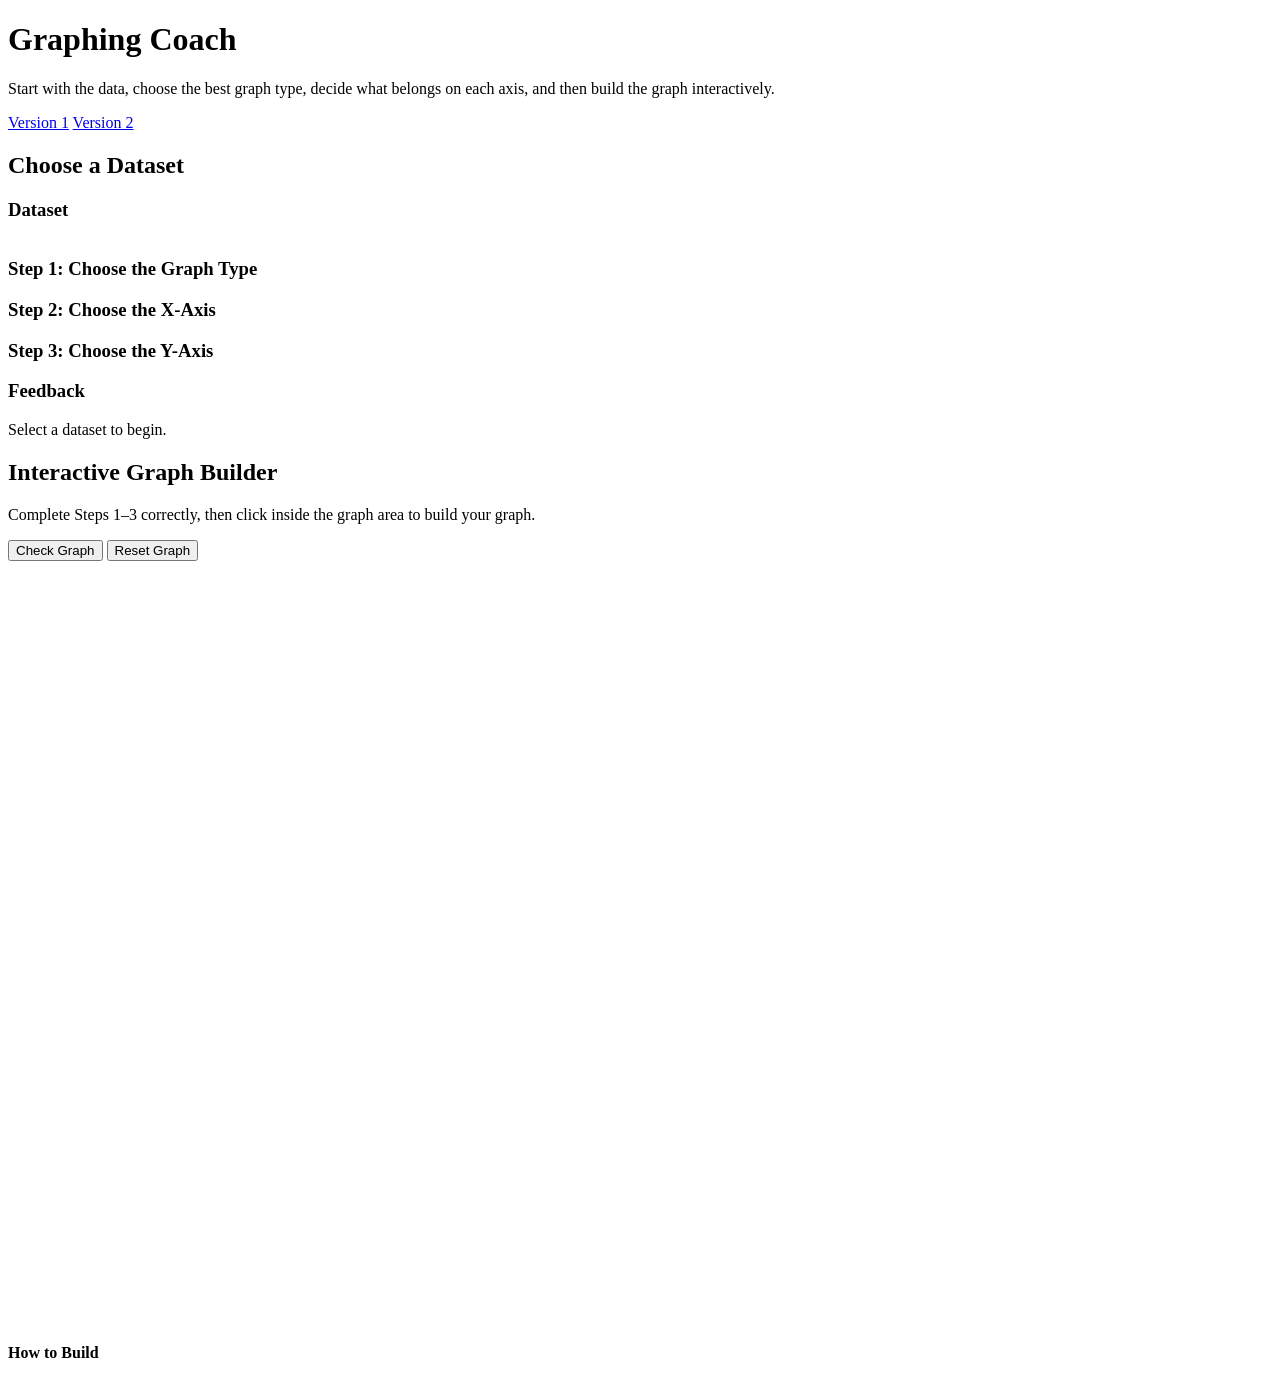
==== index.html @ 13858201 "Create index.html" ====
<!DOCTYPE html>
<html lang="en">
<head>
  <meta charset="UTF-8" />
  <meta name="viewport" content="width=device-width, initial-scale=1.0" />
  <title>Graphing Coach | Version 1</title>
  <link rel="stylesheet" href="style.css" />
</head>
<body>
  <div class="page">
    <header class="hero">
      <h1>Graphing Coach</h1>
      <p>
        Start with the data, choose the best graph type, decide what belongs on each axis,
        and then build the graph interactively.
      </p>
      <nav class="top-nav">
        <a class="nav-btn current" href="index.html">Version 1</a>
        <a class="nav-btn" href="version2.html">Version 2</a>
      </nav>
    </header>

    <main class="layout">
      <section class="panel left-panel">
        <h2>Choose a Dataset</h2>
        <div id="datasetButtons" class="dataset-buttons"></div>

        <div class="card">
          <h3 id="datasetTitle">Dataset</h3>
          <p id="datasetPrompt" class="muted"></p>
          <div class="table-wrap">
            <table id="dataTable"></table>
          </div>
        </div>

        <div class="card">
          <h3>Step 1: Choose the Graph Type</h3>
          <div id="graphTypeChoices" class="choice-group"></div>
        </div>

        <div class="card">
          <h3>Step 2: Choose the X-Axis</h3>
          <div id="xAxisChoices" class="choice-group"></div>
        </div>

        <div class="card">
          <h3>Step 3: Choose the Y-Axis</h3>
          <div id="yAxisChoices" class="choice-group"></div>
        </div>

        <div class="card">
          <h3>Feedback</h3>
          <div id="feedback" class="feedback">Select a dataset to begin.</div>
        </div>
      </section>

      <section class="panel right-panel">
        <div class="card">
          <h2>Interactive Graph Builder</h2>
          <p class="muted" id="graphInstructions">
            Complete Steps 1–3 correctly, then click inside the graph area to build your graph.
          </p>

          <div class="graph-actions">
            <button id="checkGraphBtn" class="action-btn">Check Graph</button>
            <button id="resetGraphBtn" class="action-btn secondary">Reset Graph</button>
          </div>

          <div class="svg-wrap">
            <svg id="graphSvg" viewBox="0 0 700 420" aria-label="Interactive graph area"></svg>
          </div>

          <div class="mini-card">
            <h4>How to Build</h4>
            <ul id="howToList"></ul>
          </div>
        </div>
      </section>
    </main>
  </div>

  <script src="script.js"></script>
</body>
</html>
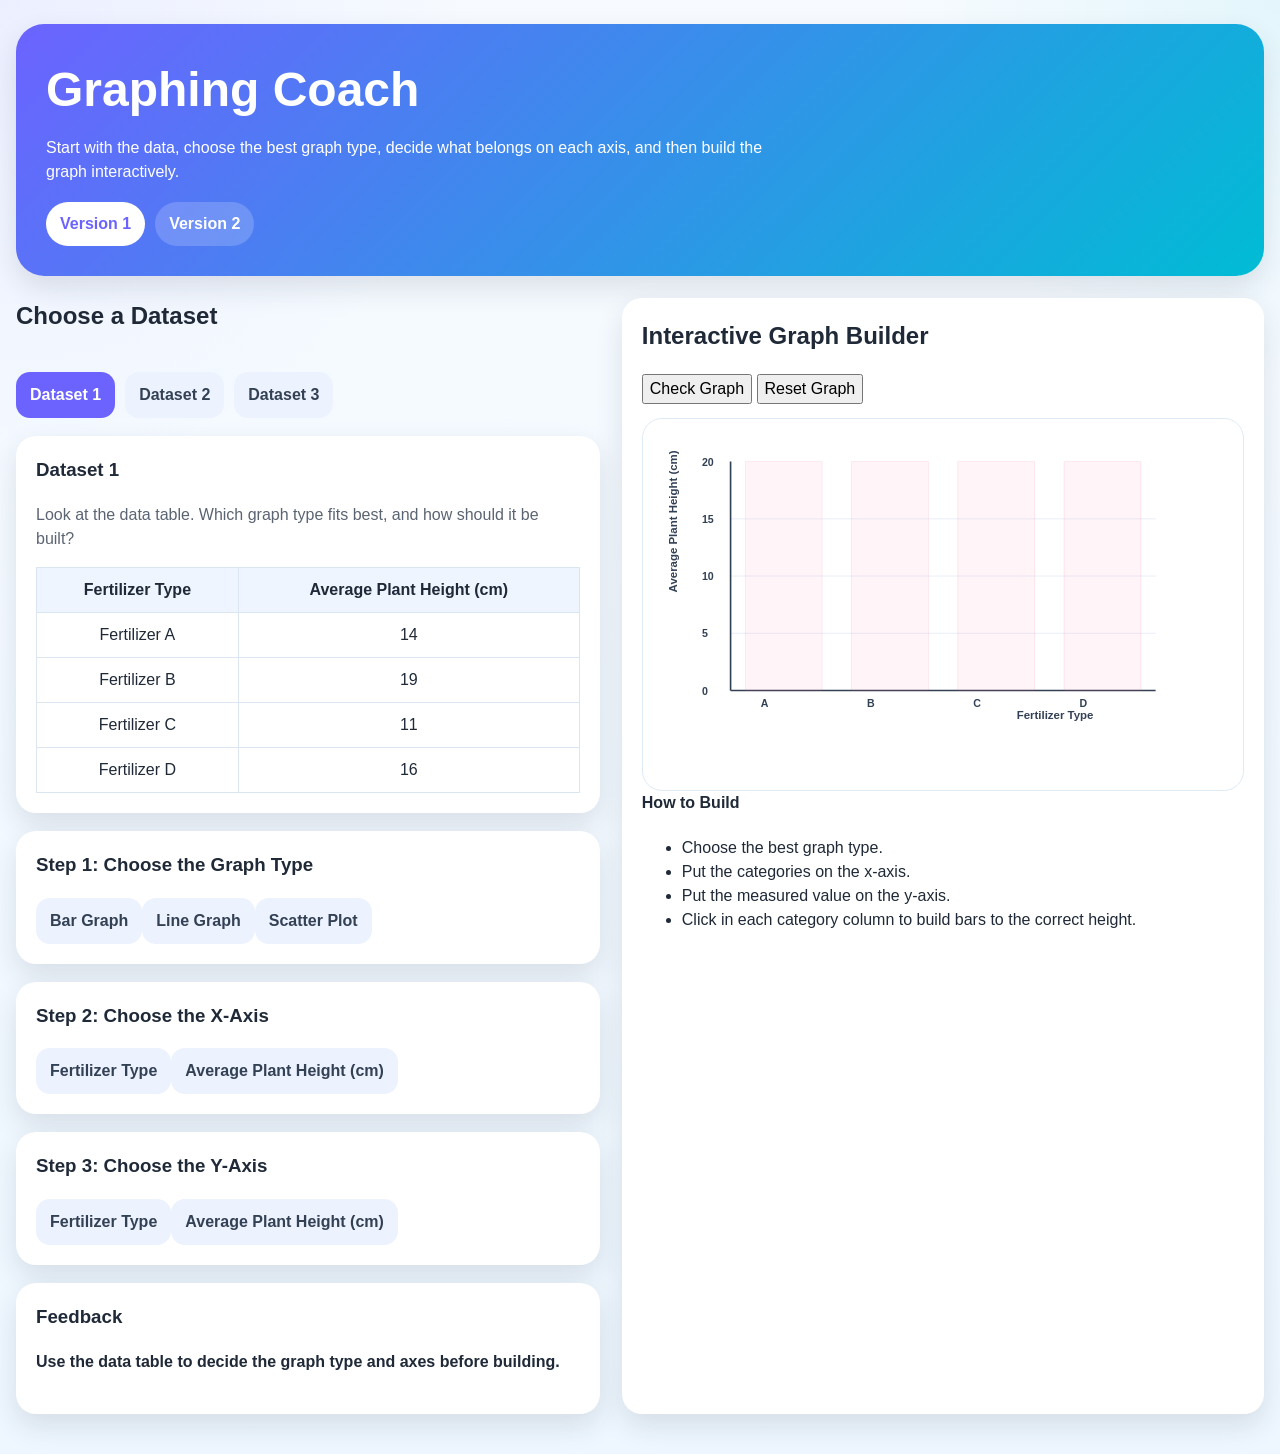
==== commit fd7a3503: "Update index.html" ====
--- a/index.html
+++ b/index.html
@@ -1,84 +1,88 @@
 <!DOCTYPE html>
 <html lang="en">
 <head>
-  <meta charset="UTF-8" />
-  <meta name="viewport" content="width=device-width, initial-scale=1.0" />
-  <title>Graphing Coach | Version 1</title>
-  <link rel="stylesheet" href="style.css" />
+<meta charset="UTF-8">
+<meta name="viewport" content="width=device-width, initial-scale=1.0">
+<title>Graphing Coach</title>
+<link rel="stylesheet" href="style.css">
 </head>
+
 <body>
-  <div class="page">
-    <header class="hero">
-      <h1>Graphing Coach</h1>
-      <p>
-        Start with the data, choose the best graph type, decide what belongs on each axis,
-        and then build the graph interactively.
-      </p>
-      <nav class="top-nav">
-        <a class="nav-btn current" href="index.html">Version 1</a>
-        <a class="nav-btn" href="version2.html">Version 2</a>
-      </nav>
-    </header>
 
-    <main class="layout">
-      <section class="panel left-panel">
-        <h2>Choose a Dataset</h2>
-        <div id="datasetButtons" class="dataset-buttons"></div>
+<div class="page">
 
-        <div class="card">
-          <h3 id="datasetTitle">Dataset</h3>
-          <p id="datasetPrompt" class="muted"></p>
-          <div class="table-wrap">
-            <table id="dataTable"></table>
-          </div>
-        </div>
+<header class="hero">
+<h1>Graphing Coach</h1>
+<p>Start with the data, choose the best graph type, decide what belongs on each axis, and then build the graph interactively.</p>
 
-        <div class="card">
-          <h3>Step 1: Choose the Graph Type</h3>
-          <div id="graphTypeChoices" class="choice-group"></div>
-        </div>
+<nav class="top-nav">
+<a class="nav-btn current" href="index.html">Version 1</a>
+<a class="nav-btn" href="version2.html">Version 2</a>
+</nav>
+</header>
 
-        <div class="card">
-          <h3>Step 2: Choose the X-Axis</h3>
-          <div id="xAxisChoices" class="choice-group"></div>
-        </div>
+<main class="layout">
 
-        <div class="card">
-          <h3>Step 3: Choose the Y-Axis</h3>
-          <div id="yAxisChoices" class="choice-group"></div>
-        </div>
+<section class="panel">
 
-        <div class="card">
-          <h3>Feedback</h3>
-          <div id="feedback" class="feedback">Select a dataset to begin.</div>
-        </div>
-      </section>
+<h2>Choose a Dataset</h2>
+<div id="datasetButtons" class="dataset-buttons"></div>
 
-      <section class="panel right-panel">
-        <div class="card">
-          <h2>Interactive Graph Builder</h2>
-          <p class="muted" id="graphInstructions">
-            Complete Steps 1–3 correctly, then click inside the graph area to build your graph.
-          </p>
+<div class="card">
+<h3 id="datasetTitle"></h3>
+<p id="datasetPrompt" class="muted"></p>
+<table id="dataTable"></table>
+</div>
 
-          <div class="graph-actions">
-            <button id="checkGraphBtn" class="action-btn">Check Graph</button>
-            <button id="resetGraphBtn" class="action-btn secondary">Reset Graph</button>
-          </div>
+<div class="card">
+<h3>Step 1: Choose the Graph Type</h3>
+<div id="graphTypeChoices"></div>
+</div>
 
-          <div class="svg-wrap">
-            <svg id="graphSvg" viewBox="0 0 700 420" aria-label="Interactive graph area"></svg>
-          </div>
+<div class="card">
+<h3>Step 2: Choose the X-Axis</h3>
+<div id="xAxisChoices"></div>
+</div>
 
-          <div class="mini-card">
-            <h4>How to Build</h4>
-            <ul id="howToList"></ul>
-          </div>
-        </div>
-      </section>
-    </main>
-  </div>
+<div class="card">
+<h3>Step 3: Choose the Y-Axis</h3>
+<div id="yAxisChoices"></div>
+</div>
 
-  <script src="script.js"></script>
+<div class="card">
+<h3>Feedback</h3>
+<div id="feedback"></div>
+</div>
+
+</section>
+
+
+<section class="panel">
+
+<div class="card">
+
+<h2>Interactive Graph Builder</h2>
+
+<button id="checkGraphBtn">Check Graph</button>
+<button id="resetGraphBtn">Reset Graph</button>
+
+<div class="svg-wrap">
+<svg id="graphSvg" viewBox="0 0 700 420"></svg>
+</div>
+
+<div>
+<h4>How to Build</h4>
+<ul id="howToList"></ul>
+</div>
+
+</div>
+
+</section>
+
+</main>
+</div>
+
+<script src="script.js"></script>
+
 </body>
 </html>
--- a/style.css
+++ b/style.css
@@ -0,0 +1,216 @@
+:root {
+  --bg: #f5fbff;
+  --panel: #ffffff;
+  --text: #1f2937;
+  --muted: #5b6472;
+  --purple: #6c63ff;
+  --teal: #00bcd4;
+  --pink: #ef476f;
+  --gold: #ffb703;
+  --green: #1f9d55;
+  --red: #d64545;
+  --shadow: 0 12px 28px rgba(31, 41, 55, 0.12);
+  --radius: 20px;
+}
+
+* {
+  box-sizing: border-box;
+}
+
+body {
+  margin: 0;
+  font-family: Arial, Helvetica, sans-serif;
+  background:
+    radial-gradient(circle at top left, rgba(108, 99, 255, 0.08), transparent 25%),
+    radial-gradient(circle at top right, rgba(0, 188, 212, 0.08), transparent 20%),
+    linear-gradient(180deg, #f7fbff 0%, #eef7ff 100%);
+  color: var(--text);
+  line-height: 1.5;
+}
+
+.page {
+  width: min(1280px, calc(100% - 32px));
+  margin: 0 auto;
+  padding: 24px 0 40px;
+}
+
+.hero {
+  background: linear-gradient(135deg, var(--purple), var(--teal));
+  color: white;
+  border-radius: 28px;
+  padding: 30px;
+  box-shadow: var(--shadow);
+}
+
+.hero h1 {
+  margin: 0 0 10px;
+  font-size: clamp(2rem, 4vw, 3rem);
+}
+
+.hero p {
+  margin: 0;
+  max-width: 760px;
+}
+
+.top-nav {
+  margin-top: 18px;
+  display: flex;
+  gap: 10px;
+  flex-wrap: wrap;
+}
+
+.nav-btn {
+  text-decoration: none;
+  background: rgba(255, 255, 255, 0.18);
+  color: white;
+  padding: 10px 14px;
+  border-radius: 999px;
+  font-weight: 700;
+}
+
+.nav-btn.current {
+  background: white;
+  color: var(--purple);
+}
+
+.layout {
+  margin-top: 22px;
+  display: grid;
+  grid-template-columns: 1fr 1.1fr;
+  gap: 22px;
+}
+
+.single-panel {
+  margin-top: 22px;
+}
+
+@media (max-width: 980px) {
+  .layout {
+    grid-template-columns: 1fr;
+  }
+}
+
+.panel {
+  display: grid;
+  gap: 18px;
+}
+
+.card,
+.mini-card {
+  background: var(--panel);
+  border-radius: var(--radius);
+  padding: 20px;
+  box-shadow: var(--shadow);
+}
+
+h2, h3, h4 {
+  margin-top: 0;
+}
+
+.muted {
+  color: var(--muted);
+}
+
+.dataset-buttons,
+.choice-group,
+.graph-actions {
+  display: flex;
+  gap: 10px;
+  flex-wrap: wrap;
+}
+
+button {
+  font: inherit;
+}
+
+.dataset-btn,
+.choice-btn,
+.action-btn {
+  border: none;
+  cursor: pointer;
+  border-radius: 14px;
+  padding: 11px 14px;
+  font-weight: 700;
+  transition: transform 0.15s ease, box-shadow 0.15s ease;
+}
+
+.dataset-btn,
+.choice-btn {
+  background: #edf2ff;
+  color: #334155;
+}
+
+.dataset-btn.active,
+.choice-btn.active {
+  background: var(--purple);
+  color: white;
+}
+
+.action-btn {
+  background: var(--gold);
+  color: #302400;
+}
+
+.action-btn.secondary {
+  background: #e8f4ff;
+  color: #234;
+}
+
+.dataset-btn:hover,
+.choice-btn:hover,
+.action-btn:hover {
+  transform: translateY(-1px);
+}
+
+.table-wrap {
+  overflow-x: auto;
+}
+
+table {
+  width: 100%;
+  border-collapse: collapse;
+  margin-top: 8px;
+}
+
+th, td {
+  border: 1px solid #dbe6f2;
+  padding: 10px 12px;
+  text-align: center;
+}
+
+th {
+  background: #eef5ff;
+}
+
+.feedback {
+  min-height: 44px;
+  font-weight: 700;
+}
+
+.feedback.good {
+  color: var(--green);
+}
+
+.feedback.bad {
+  color: var(--red);
+}
+
+.svg-wrap {
+  background: white;
+  border: 1px solid #deebf7;
+  border-radius: 20px;
+  padding: 14px;
+  margin-top: 14px;
+}
+
+#graphSvg {
+  width: 100%;
+  height: auto;
+  display: block;
+  background: white;
+  border-radius: 12px;
+}
+
+ul {
+  margin-bottom: 0;
+}
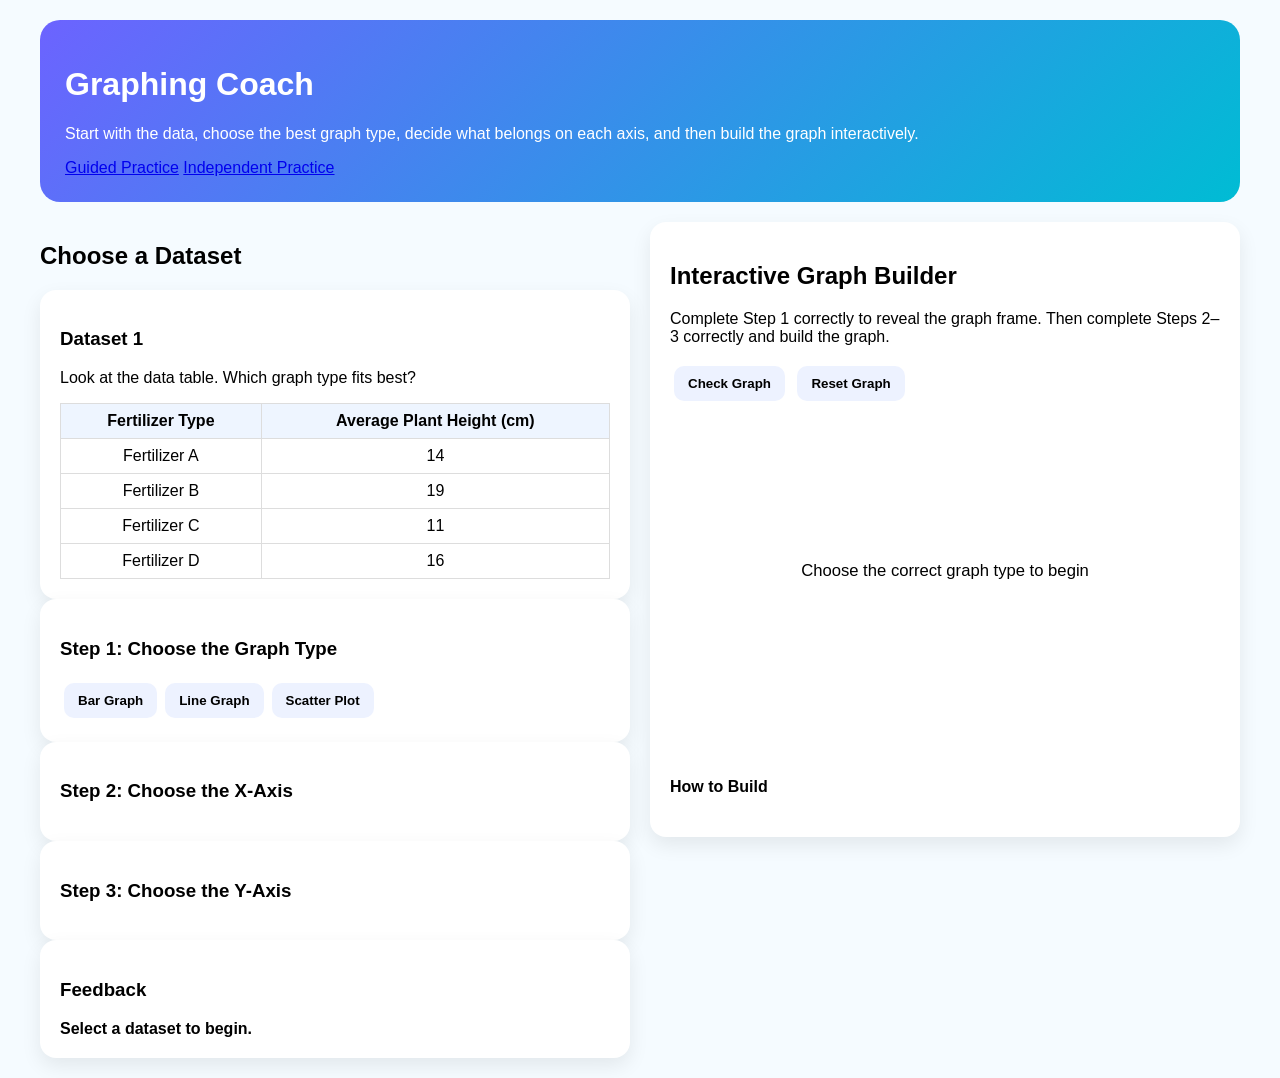
==== commit e4fff70f: "Update index.html" ====
--- a/index.html
+++ b/index.html
@@ -1,88 +1,86 @@
 <!DOCTYPE html>
 <html lang="en">
 <head>
-<meta charset="UTF-8">
-<meta name="viewport" content="width=device-width, initial-scale=1.0">
-<title>Graphing Coach</title>
-<link rel="stylesheet" href="style.css">
+  <meta charset="UTF-8" />
+  <meta name="viewport" content="width=device-width, initial-scale=1.0" />
+  <title>Graphing Coach | Guided Practice</title>
+  <link rel="stylesheet" href="style.css" />
 </head>
+<body>
+  <div class="page">
+    <header class="hero">
+      <h1>Graphing Coach</h1>
+      <p>
+        Start with the data, choose the best graph type, decide what belongs on each axis,
+        and then build the graph interactively.
+      </p>
 
-<body>
+      <nav class="top-nav">
+        <a class="nav-btn current" href="index.html">Guided Practice</a>
+        <a class="nav-btn" href="version2.html">Independent Practice</a>
+      </nav>
+    </header>
 
-<div class="page">
+    <main class="layout">
+      <section class="panel left-panel">
+        <h2>Choose a Dataset</h2>
+        <div id="datasetButtons" class="dataset-buttons"></div>
 
-<header class="hero">
-<h1>Graphing Coach</h1>
-<p>Start with the data, choose the best graph type, decide what belongs on each axis, and then build the graph interactively.</p>
+        <div class="card">
+          <h3 id="datasetTitle">Dataset</h3>
+          <p id="datasetPrompt" class="muted"></p>
+          <div class="table-wrap">
+            <table id="dataTable"></table>
+          </div>
+        </div>
 
-<nav class="top-nav">
-<a class="nav-btn current" href="index.html">Version 1</a>
-<a class="nav-btn" href="version2.html">Version 2</a>
-</nav>
-</header>
+        <div class="card">
+          <h3>Step 1: Choose the Graph Type</h3>
+          <div id="graphTypeChoices" class="choice-group"></div>
+        </div>
 
-<main class="layout">
+        <div class="card">
+          <h3>Step 2: Choose the X-Axis</h3>
+          <div id="xAxisChoices" class="choice-group"></div>
+        </div>
 
-<section class="panel">
+        <div class="card">
+          <h3>Step 3: Choose the Y-Axis</h3>
+          <div id="yAxisChoices" class="choice-group"></div>
+        </div>
 
-<h2>Choose a Dataset</h2>
-<div id="datasetButtons" class="dataset-buttons"></div>
+        <div class="card">
+          <h3>Feedback</h3>
+          <div id="feedback" class="feedback">Select a dataset to begin.</div>
+        </div>
+      </section>
 
-<div class="card">
-<h3 id="datasetTitle"></h3>
-<p id="datasetPrompt" class="muted"></p>
-<table id="dataTable"></table>
-</div>
+      <section class="panel right-panel">
+        <div class="card">
+          <h2>Interactive Graph Builder</h2>
+          <p class="muted" id="graphInstructions">
+            Complete Step 1 correctly to reveal the graph frame. Then complete Steps 2–3 correctly
+            and build the graph.
+          </p>
 
-<div class="card">
-<h3>Step 1: Choose the Graph Type</h3>
-<div id="graphTypeChoices"></div>
-</div>
+          <div class="graph-actions">
+            <button id="checkGraphBtn" class="action-btn">Check Graph</button>
+            <button id="resetGraphBtn" class="action-btn secondary">Reset Graph</button>
+          </div>
 
-<div class="card">
-<h3>Step 2: Choose the X-Axis</h3>
-<div id="xAxisChoices"></div>
-</div>
+          <div class="svg-wrap">
+            <svg id="graphSvg" viewBox="0 0 700 420" aria-label="Interactive graph area"></svg>
+          </div>
 
-<div class="card">
-<h3>Step 3: Choose the Y-Axis</h3>
-<div id="yAxisChoices"></div>
-</div>
+          <div class="mini-card">
+            <h4>How to Build</h4>
+            <ul id="howToList"></ul>
+          </div>
+        </div>
+      </section>
+    </main>
+  </div>
 
-<div class="card">
-<h3>Feedback</h3>
-<div id="feedback"></div>
-</div>
-
-</section>
-
-
-<section class="panel">
-
-<div class="card">
-
-<h2>Interactive Graph Builder</h2>
-
-<button id="checkGraphBtn">Check Graph</button>
-<button id="resetGraphBtn">Reset Graph</button>
-
-<div class="svg-wrap">
-<svg id="graphSvg" viewBox="0 0 700 420"></svg>
-</div>
-
-<div>
-<h4>How to Build</h4>
-<ul id="howToList"></ul>
-</div>
-
-</div>
-
-</section>
-
-</main>
-</div>
-
-<script src="script.js"></script>
-
+  <script src="script.js"></script>
 </body>
 </html>
--- a/style.css
+++ b/style.css
@@ -1,216 +1,77 @@
-:root {
-  --bg: #f5fbff;
-  --panel: #ffffff;
-  --text: #1f2937;
-  --muted: #5b6472;
-  --purple: #6c63ff;
-  --teal: #00bcd4;
-  --pink: #ef476f;
-  --gold: #ffb703;
-  --green: #1f9d55;
-  --red: #d64545;
-  --shadow: 0 12px 28px rgba(31, 41, 55, 0.12);
-  --radius: 20px;
+body{
+font-family:Arial;
+background:#f5fbff;
+margin:0;
 }
 
-* {
-  box-sizing: border-box;
+.page{
+width:1200px;
+margin:auto;
+padding:20px;
 }
 
-body {
-  margin: 0;
-  font-family: Arial, Helvetica, sans-serif;
-  background:
-    radial-gradient(circle at top left, rgba(108, 99, 255, 0.08), transparent 25%),
-    radial-gradient(circle at top right, rgba(0, 188, 212, 0.08), transparent 20%),
-    linear-gradient(180deg, #f7fbff 0%, #eef7ff 100%);
-  color: var(--text);
-  line-height: 1.5;
+.hero{
+background:linear-gradient(135deg,#6c63ff,#00bcd4);
+color:white;
+padding:25px;
+border-radius:20px;
 }
 
-.page {
-  width: min(1280px, calc(100% - 32px));
-  margin: 0 auto;
-  padding: 24px 0 40px;
+.layout{
+display:grid;
+grid-template-columns:1fr 1fr;
+gap:20px;
+margin-top:20px;
 }
 
-.hero {
-  background: linear-gradient(135deg, var(--purple), var(--teal));
-  color: white;
-  border-radius: 28px;
-  padding: 30px;
-  box-shadow: var(--shadow);
+.card{
+background:white;
+padding:20px;
+border-radius:16px;
+box-shadow:0 8px 20px rgba(0,0,0,0.08);
 }
 
-.hero h1 {
-  margin: 0 0 10px;
-  font-size: clamp(2rem, 4vw, 3rem);
+button{
+padding:10px 14px;
+border:none;
+border-radius:10px;
+background:#edf2ff;
+margin:4px;
+cursor:pointer;
+font-weight:bold;
 }
 
-.hero p {
-  margin: 0;
-  max-width: 760px;
+button.active{
+background:#6c63ff;
+color:white;
 }
 
-.top-nav {
-  margin-top: 18px;
-  display: flex;
-  gap: 10px;
-  flex-wrap: wrap;
+.dataset-buttons{
+margin-bottom:10px;
 }
 
-.nav-btn {
-  text-decoration: none;
-  background: rgba(255, 255, 255, 0.18);
-  color: white;
-  padding: 10px 14px;
-  border-radius: 999px;
-  font-weight: 700;
+table{
+width:100%;
+border-collapse:collapse;
 }
 
-.nav-btn.current {
-  background: white;
-  color: var(--purple);
+th,td{
+border:1px solid #ddd;
+padding:8px;
+text-align:center;
 }
 
-.layout {
-  margin-top: 22px;
-  display: grid;
-  grid-template-columns: 1fr 1.1fr;
-  gap: 22px;
+th{
+background:#eef5ff;
 }
 
-.single-panel {
-  margin-top: 22px;
+.svg-wrap{
+background:white;
+padding:10px;
+border-radius:10px;
+margin-top:10px;
 }
 
-@media (max-width: 980px) {
-  .layout {
-    grid-template-columns: 1fr;
-  }
+#feedback{
+font-weight:bold;
 }
-
-.panel {
-  display: grid;
-  gap: 18px;
-}
-
-.card,
-.mini-card {
-  background: var(--panel);
-  border-radius: var(--radius);
-  padding: 20px;
-  box-shadow: var(--shadow);
-}
-
-h2, h3, h4 {
-  margin-top: 0;
-}
-
-.muted {
-  color: var(--muted);
-}
-
-.dataset-buttons,
-.choice-group,
-.graph-actions {
-  display: flex;
-  gap: 10px;
-  flex-wrap: wrap;
-}
-
-button {
-  font: inherit;
-}
-
-.dataset-btn,
-.choice-btn,
-.action-btn {
-  border: none;
-  cursor: pointer;
-  border-radius: 14px;
-  padding: 11px 14px;
-  font-weight: 700;
-  transition: transform 0.15s ease, box-shadow 0.15s ease;
-}
-
-.dataset-btn,
-.choice-btn {
-  background: #edf2ff;
-  color: #334155;
-}
-
-.dataset-btn.active,
-.choice-btn.active {
-  background: var(--purple);
-  color: white;
-}
-
-.action-btn {
-  background: var(--gold);
-  color: #302400;
-}
-
-.action-btn.secondary {
-  background: #e8f4ff;
-  color: #234;
-}
-
-.dataset-btn:hover,
-.choice-btn:hover,
-.action-btn:hover {
-  transform: translateY(-1px);
-}
-
-.table-wrap {
-  overflow-x: auto;
-}
-
-table {
-  width: 100%;
-  border-collapse: collapse;
-  margin-top: 8px;
-}
-
-th, td {
-  border: 1px solid #dbe6f2;
-  padding: 10px 12px;
-  text-align: center;
-}
-
-th {
-  background: #eef5ff;
-}
-
-.feedback {
-  min-height: 44px;
-  font-weight: 700;
-}
-
-.feedback.good {
-  color: var(--green);
-}
-
-.feedback.bad {
-  color: var(--red);
-}
-
-.svg-wrap {
-  background: white;
-  border: 1px solid #deebf7;
-  border-radius: 20px;
-  padding: 14px;
-  margin-top: 14px;
-}
-
-#graphSvg {
-  width: 100%;
-  height: auto;
-  display: block;
-  background: white;
-  border-radius: 12px;
-}
-
-ul {
-  margin-bottom: 0;
-}
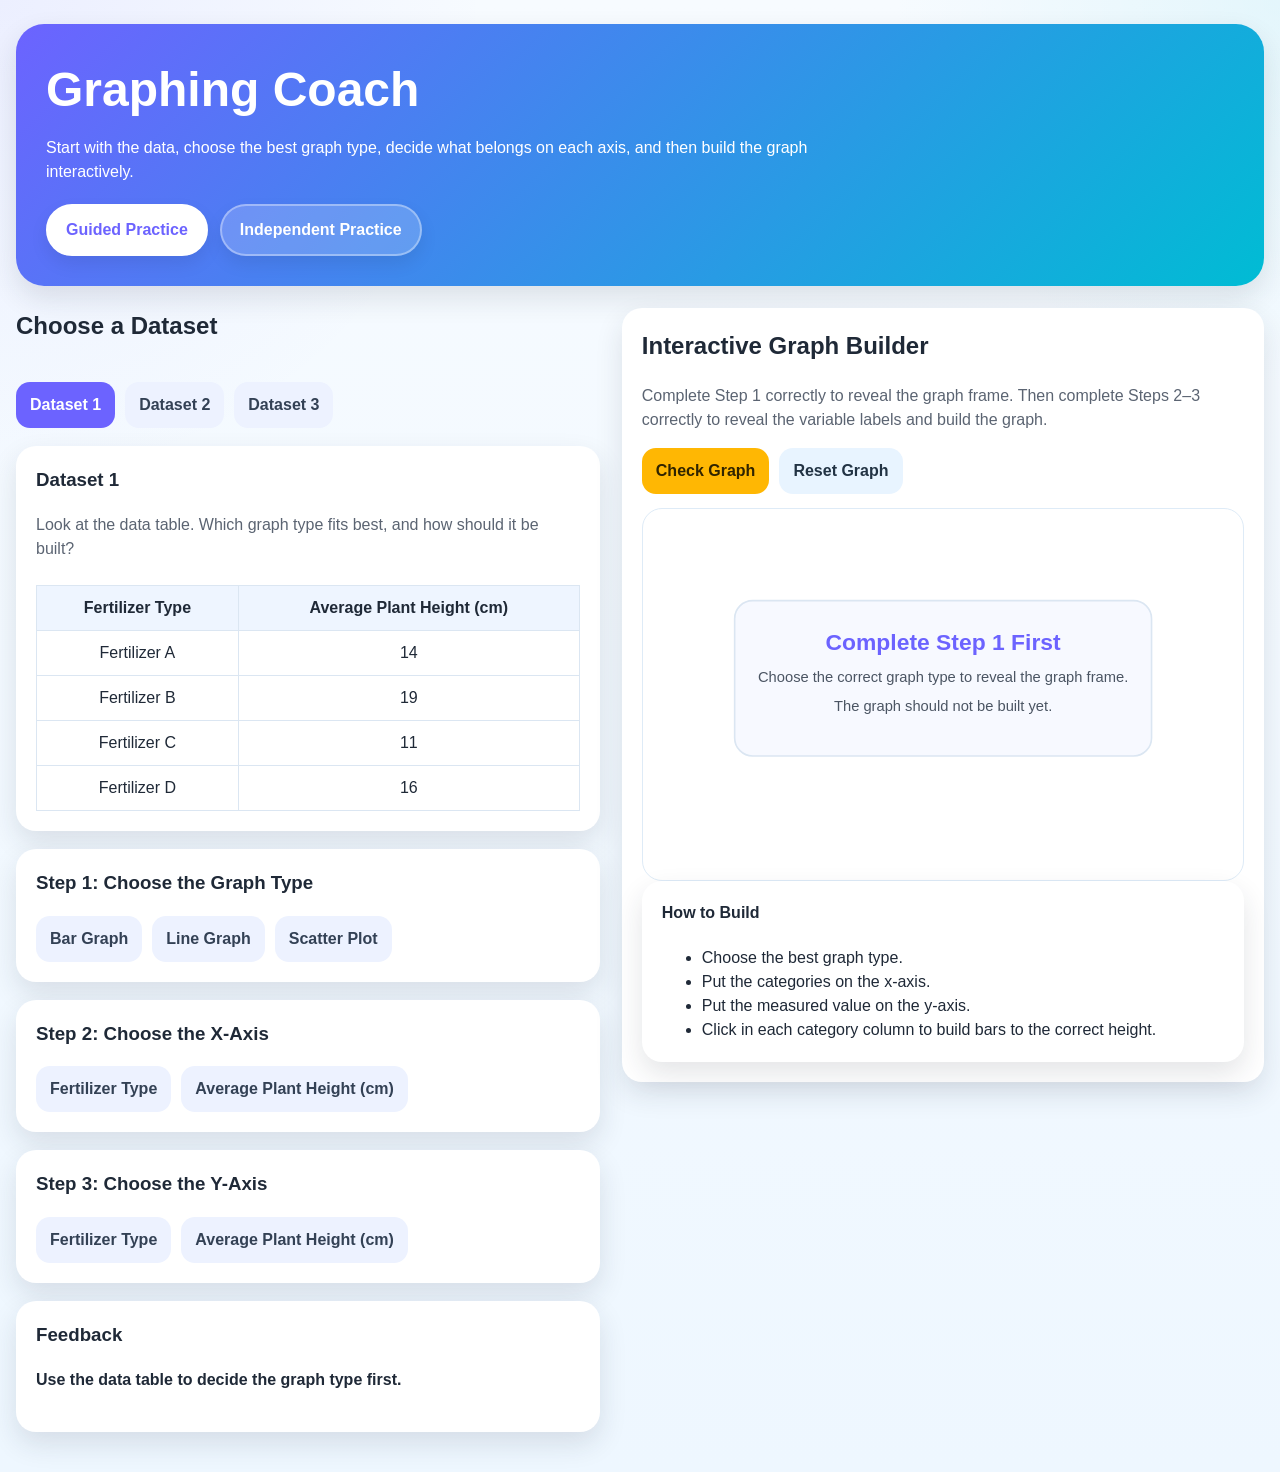
==== commit 4a1a0950: "Update index.html" ====
--- a/index.html
+++ b/index.html
@@ -60,7 +60,7 @@
           <h2>Interactive Graph Builder</h2>
           <p class="muted" id="graphInstructions">
             Complete Step 1 correctly to reveal the graph frame. Then complete Steps 2–3 correctly
-            and build the graph.
+            to reveal the variable labels and build the graph.
           </p>
 
           <div class="graph-actions">
--- a/style.css
+++ b/style.css
@@ -1,77 +1,225 @@
-body{
-font-family:Arial;
-background:#f5fbff;
-margin:0;
-}
-
-.page{
-width:1200px;
-margin:auto;
-padding:20px;
-}
-
-.hero{
-background:linear-gradient(135deg,#6c63ff,#00bcd4);
-color:white;
-padding:25px;
-border-radius:20px;
-}
-
-.layout{
-display:grid;
-grid-template-columns:1fr 1fr;
-gap:20px;
-margin-top:20px;
-}
-
-.card{
-background:white;
-padding:20px;
-border-radius:16px;
-box-shadow:0 8px 20px rgba(0,0,0,0.08);
-}
-
-button{
-padding:10px 14px;
-border:none;
-border-radius:10px;
-background:#edf2ff;
-margin:4px;
-cursor:pointer;
-font-weight:bold;
-}
-
-button.active{
-background:#6c63ff;
-color:white;
-}
-
-.dataset-buttons{
-margin-bottom:10px;
-}
-
-table{
-width:100%;
-border-collapse:collapse;
-}
-
-th,td{
-border:1px solid #ddd;
-padding:8px;
-text-align:center;
-}
-
-th{
-background:#eef5ff;
-}
-
-.svg-wrap{
-background:white;
-padding:10px;
-border-radius:10px;
-margin-top:10px;
-}
-
-#feedback{
-font-weight:bold;
-}
+:root {
+  --bg: #f5fbff;
+  --panel: #ffffff;
+  --text: #1f2937;
+  --muted: #5b6472;
+  --purple: #6c63ff;
+  --teal: #00bcd4;
+  --pink: #ef476f;
+  --gold: #ffb703;
+  --green: #1f9d55;
+  --red: #d64545;
+  --shadow: 0 12px 28px rgba(31, 41, 55, 0.12);
+  --radius: 20px;
+}
+
+* {
+  box-sizing: border-box;
+}
+
+body {
+  margin: 0;
+  font-family: Arial, Helvetica, sans-serif;
+  background:
+    radial-gradient(circle at top left, rgba(108, 99, 255, 0.08), transparent 25%),
+    radial-gradient(circle at top right, rgba(0, 188, 212, 0.08), transparent 20%),
+    linear-gradient(180deg, #f7fbff 0%, #eef7ff 100%);
+  color: var(--text);
+  line-height: 1.5;
+}
+
+.page {
+  width: min(1280px, calc(100% - 32px));
+  margin: 0 auto;
+  padding: 24px 0 40px;
+}
+
+.hero {
+  background: linear-gradient(135deg, var(--purple), var(--teal));
+  color: white;
+  border-radius: 28px;
+  padding: 30px;
+  box-shadow: var(--shadow);
+}
+
+.hero h1 {
+  margin: 0 0 10px;
+  font-size: clamp(2rem, 4vw, 3rem);
+}
+
+.hero p {
+  margin: 0;
+  max-width: 780px;
+}
+
+.top-nav {
+  margin-top: 20px;
+  display: flex;
+  gap: 12px;
+  flex-wrap: wrap;
+}
+
+.nav-btn {
+  text-decoration: none;
+  background: rgba(255, 255, 255, 0.18);
+  color: white;
+  padding: 12px 18px;
+  border-radius: 999px;
+  font-weight: 800;
+  border: 2px solid rgba(255, 255, 255, 0.35);
+  box-shadow: 0 8px 18px rgba(0, 0, 0, 0.08);
+}
+
+.nav-btn.current {
+  background: white;
+  color: var(--purple);
+  border-color: white;
+}
+
+.layout {
+  margin-top: 22px;
+  display: grid;
+  grid-template-columns: 1fr 1.1fr;
+  gap: 22px;
+}
+
+.single-panel {
+  margin-top: 22px;
+}
+
+@media (max-width: 980px) {
+  .layout {
+    grid-template-columns: 1fr;
+  }
+
+  .page {
+    width: min(100%, calc(100% - 24px));
+  }
+}
+
+.panel {
+  display: grid;
+  gap: 18px;
+  align-content: start;
+}
+
+.card,
+.mini-card {
+  background: var(--panel);
+  border-radius: var(--radius);
+  padding: 20px;
+  box-shadow: var(--shadow);
+}
+
+h2, h3, h4 {
+  margin-top: 0;
+}
+
+.muted {
+  color: var(--muted);
+}
+
+.dataset-buttons,
+.choice-group,
+.graph-actions {
+  display: flex;
+  gap: 10px;
+  flex-wrap: wrap;
+}
+
+button {
+  font: inherit;
+}
+
+.dataset-btn,
+.choice-btn,
+.action-btn {
+  border: none;
+  cursor: pointer;
+  border-radius: 14px;
+  padding: 11px 14px;
+  font-weight: 700;
+  transition: transform 0.15s ease, box-shadow 0.15s ease;
+}
+
+.dataset-btn,
+.choice-btn {
+  background: #edf2ff;
+  color: #334155;
+}
+
+.dataset-btn.active,
+.choice-btn.active {
+  background: var(--purple);
+  color: white;
+}
+
+.action-btn {
+  background: var(--gold);
+  color: #302400;
+}
+
+.action-btn.secondary {
+  background: #e8f4ff;
+  color: #234;
+}
+
+.dataset-btn:hover,
+.choice-btn:hover,
+.action-btn:hover,
+.nav-btn:hover {
+  transform: translateY(-1px);
+}
+
+.table-wrap {
+  overflow-x: auto;
+}
+
+table {
+  width: 100%;
+  border-collapse: collapse;
+  margin-top: 8px;
+}
+
+th, td {
+  border: 1px solid #dbe6f2;
+  padding: 10px 12px;
+  text-align: center;
+}
+
+th {
+  background: #eef5ff;
+}
+
+.feedback {
+  min-height: 44px;
+  font-weight: 700;
+}
+
+.feedback.good {
+  color: var(--green);
+}
+
+.feedback.bad {
+  color: var(--red);
+}
+
+.svg-wrap {
+  background: white;
+  border: 1px solid #deebf7;
+  border-radius: 20px;
+  padding: 14px;
+  margin-top: 14px;
+}
+
+#graphSvg {
+  width: 100%;
+  height: auto;
+  display: block;
+  background: white;
+  border-radius: 12px;
+}
+
+ul {
+  margin-bottom: 0;
+}
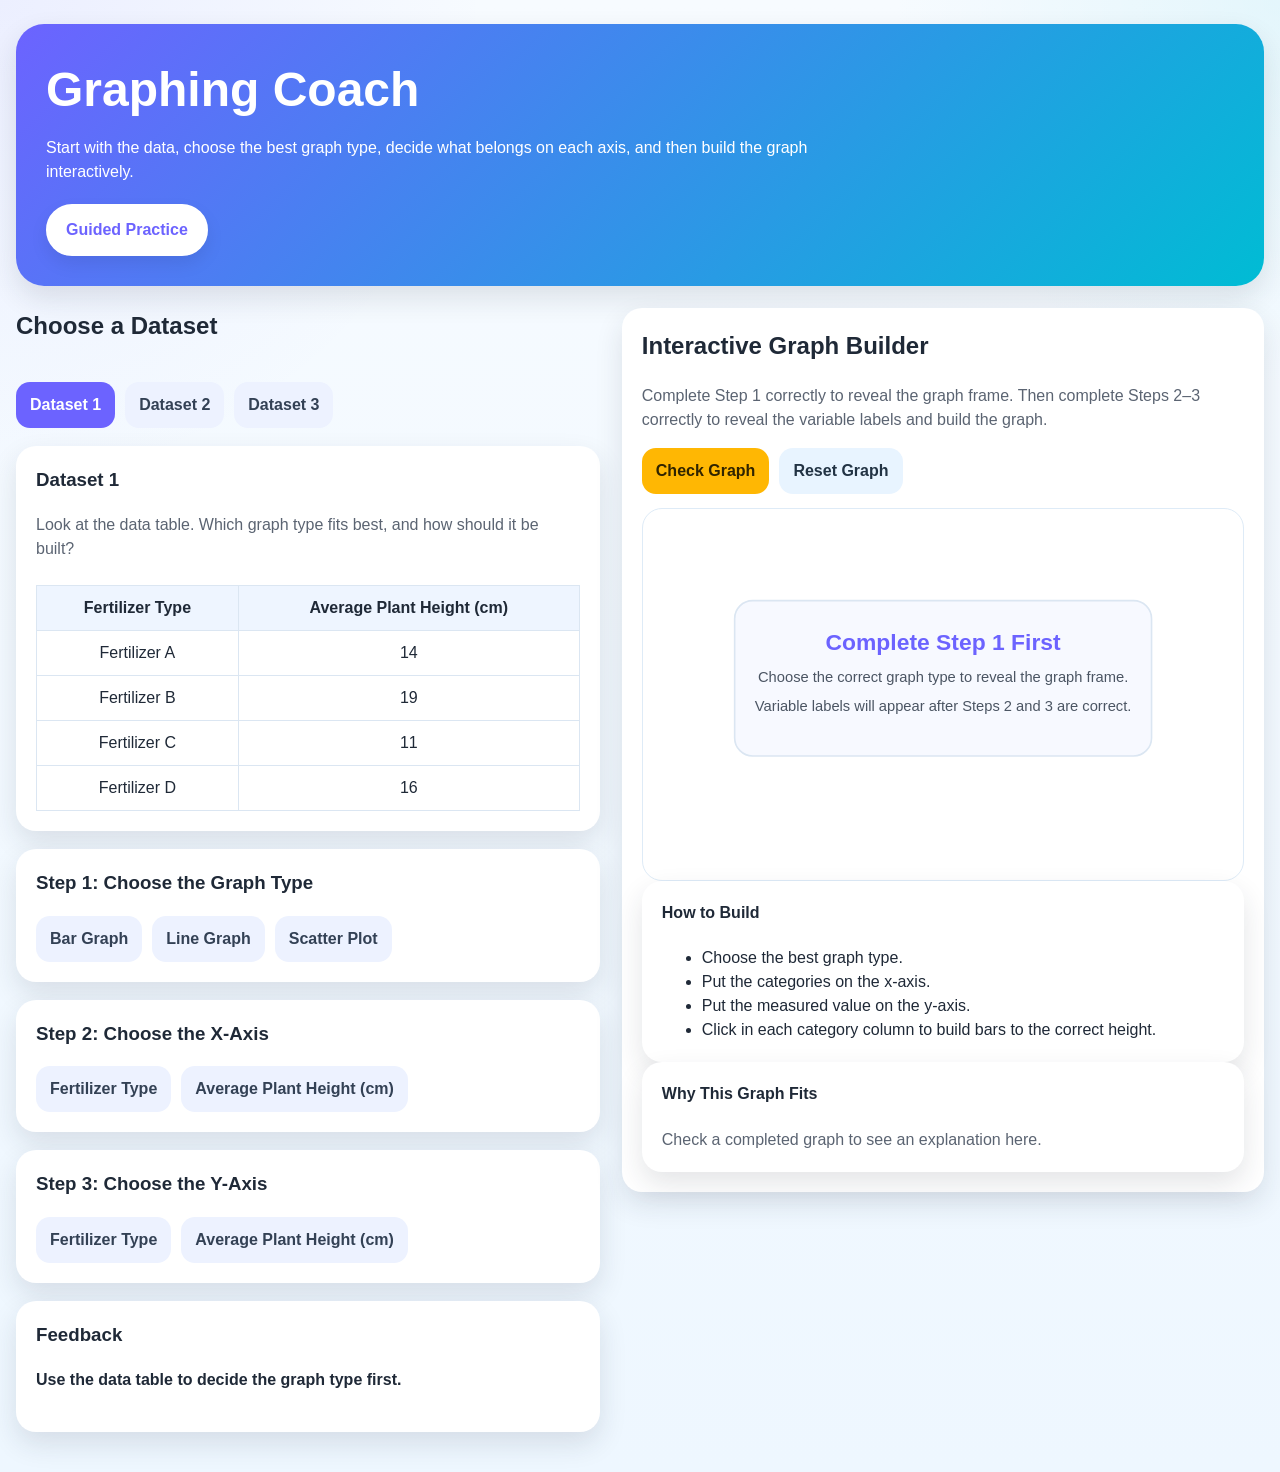
==== commit 00a491d9: "Update index.html" ====
--- a/index.html
+++ b/index.html
@@ -17,7 +17,6 @@
 
       <nav class="top-nav">
         <a class="nav-btn current" href="index.html">Guided Practice</a>
-        <a class="nav-btn" href="version2.html">Independent Practice</a>
       </nav>
     </header>
 
@@ -76,6 +75,13 @@
             <h4>How to Build</h4>
             <ul id="howToList"></ul>
           </div>
+
+          <div class="mini-card" id="explanationCard">
+            <h4>Why This Graph Fits</h4>
+            <div id="explanationText" class="muted">
+              Check a completed graph to see an explanation here.
+            </div>
+          </div>
         </div>
       </section>
     </main>
--- a/style.css
+++ b/style.css
@@ -121,7 +121,8 @@
 
 .dataset-buttons,
 .choice-group,
-.graph-actions {
+.graph-actions,
+.practice-grid {
   display: flex;
   gap: 10px;
   flex-wrap: wrap;
@@ -133,7 +134,8 @@
 
 .dataset-btn,
 .choice-btn,
-.action-btn {
+.action-btn,
+.practice-pill {
   border: none;
   cursor: pointer;
   border-radius: 14px;
@@ -143,7 +145,8 @@
 }
 
 .dataset-btn,
-.choice-btn {
+.choice-btn,
+.practice-pill {
   background: #edf2ff;
   color: #334155;
 }
@@ -167,7 +170,8 @@
 .dataset-btn:hover,
 .choice-btn:hover,
 .action-btn:hover,
-.nav-btn:hover {
+.nav-btn:hover,
+.practice-pill:hover {
   transform: translateY(-1px);
 }
 
@@ -223,3 +227,16 @@
 ul {
   margin-bottom: 0;
 }
+
+.practice-columns {
+  display: grid;
+  grid-template-columns: repeat(3, 1fr);
+  gap: 18px;
+  margin-top: 14px;
+}
+
+@media (max-width: 980px) {
+  .practice-columns {
+    grid-template-columns: 1fr;
+  }
+}
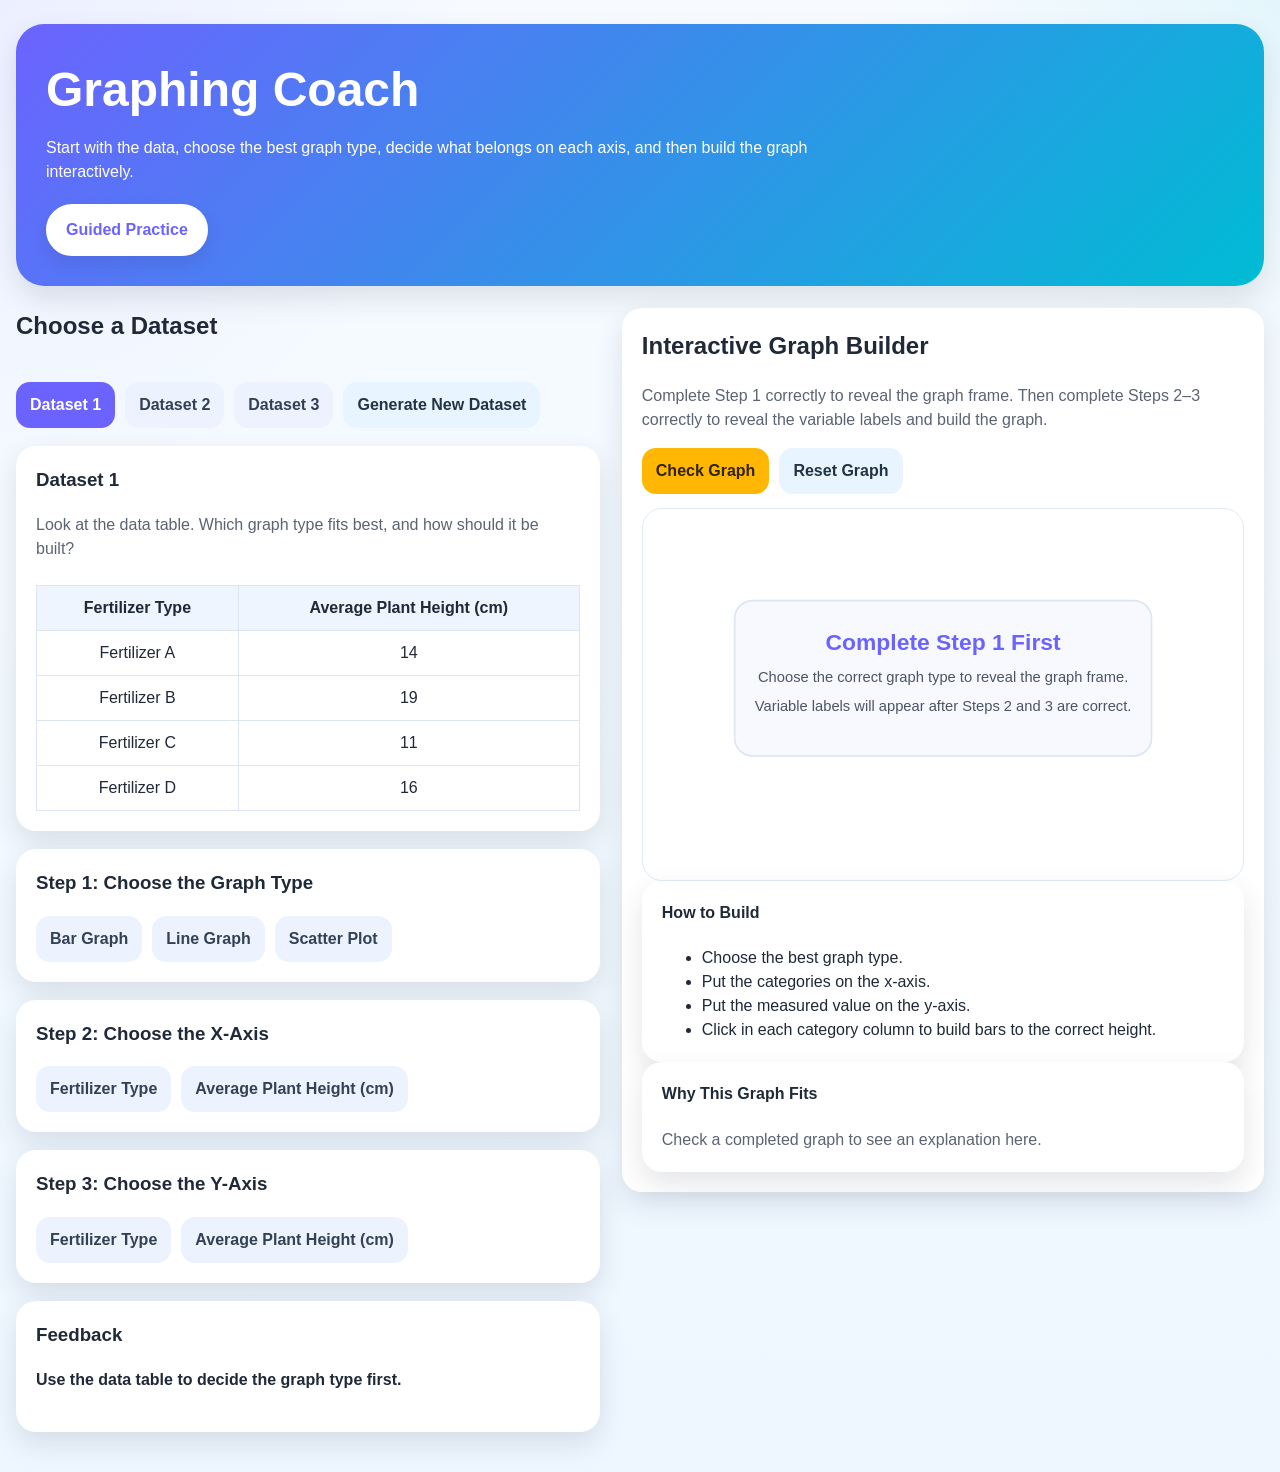
==== commit 1936f98f: "Update index.html" ====
--- a/index.html
+++ b/index.html
@@ -23,7 +23,13 @@
     <main class="layout">
       <section class="panel left-panel">
         <h2>Choose a Dataset</h2>
-        <div id="datasetButtons" class="dataset-buttons"></div>
+
+        <div class="dataset-buttons" id="datasetControls">
+          <div id="datasetButtons" class="dataset-buttons"></div>
+          <button id="generateDatasetBtn" class="action-btn secondary" type="button">
+            Generate New Dataset
+          </button>
+        </div>
 
         <div class="card">
           <h3 id="datasetTitle">Dataset</h3>
@@ -63,8 +69,8 @@
           </p>
 
           <div class="graph-actions">
-            <button id="checkGraphBtn" class="action-btn">Check Graph</button>
-            <button id="resetGraphBtn" class="action-btn secondary">Reset Graph</button>
+            <button id="checkGraphBtn" class="action-btn" type="button">Check Graph</button>
+            <button id="resetGraphBtn" class="action-btn secondary" type="button">Reset Graph</button>
           </div>
 
           <div class="svg-wrap">
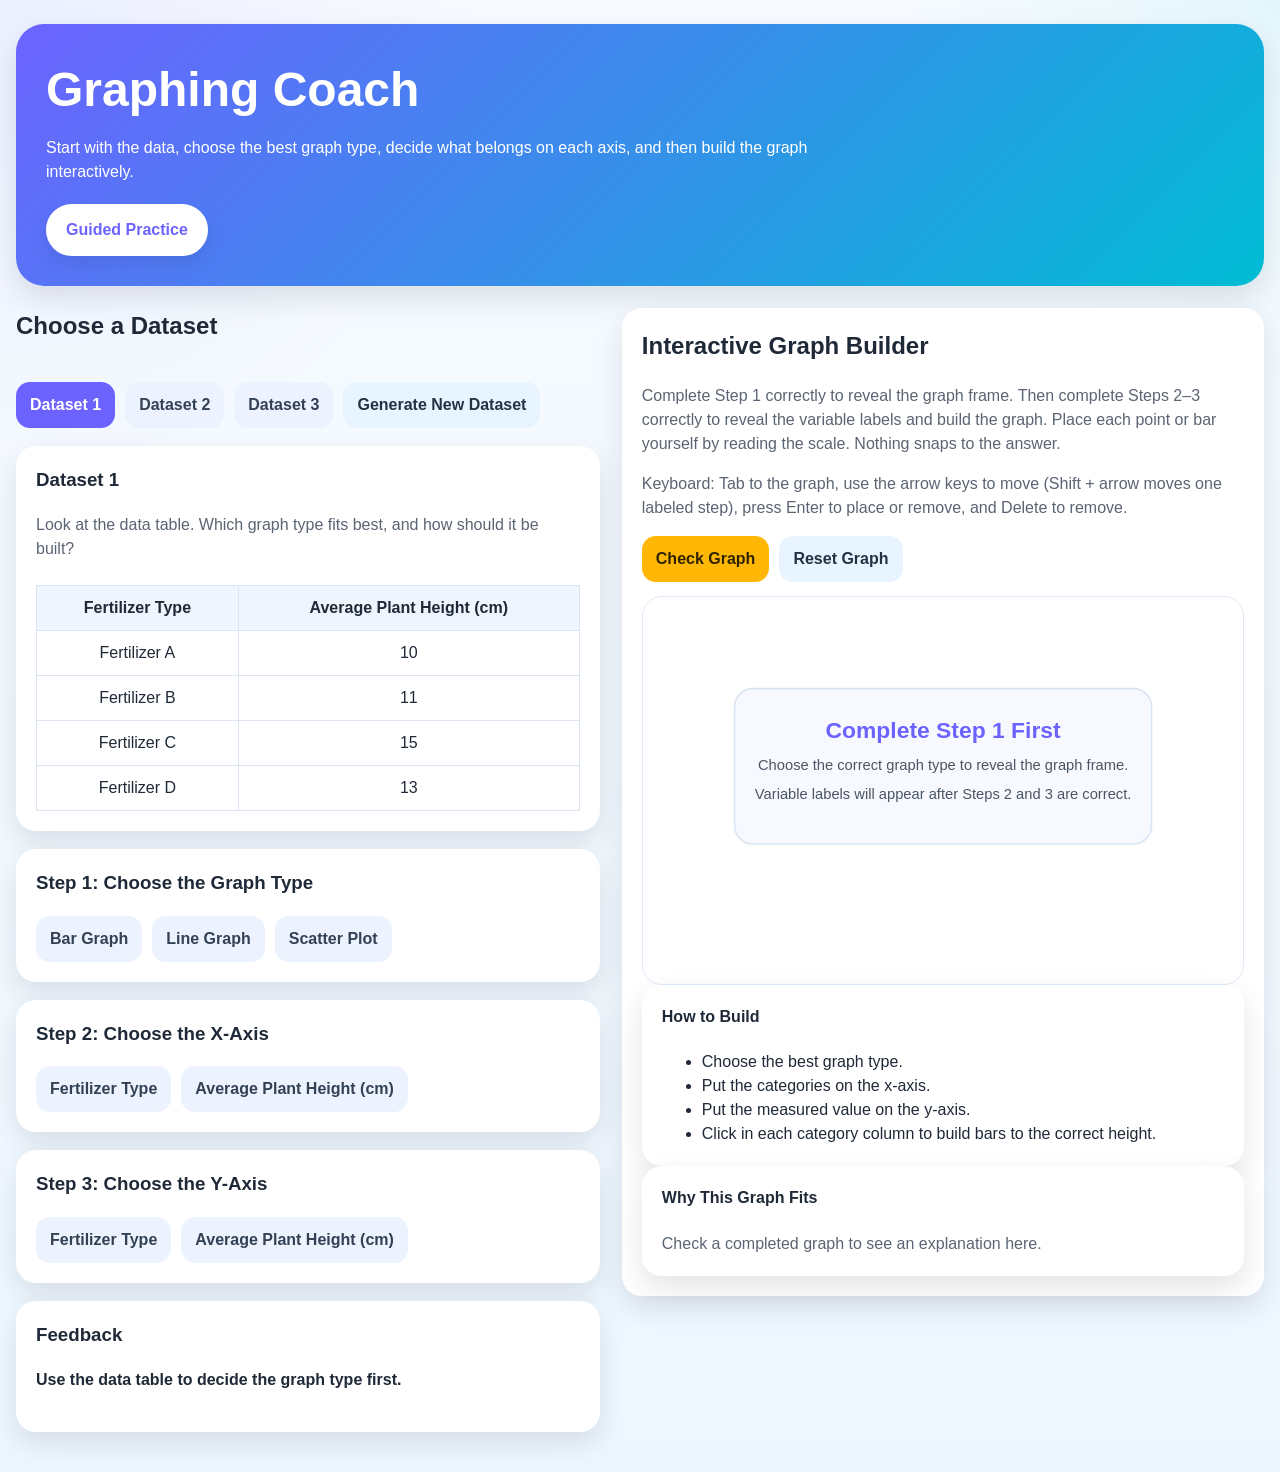
==== commit a4159bb0: "Improve accessibility in index.html Enhanced accessibility features for feedback and graph elements." ====
--- a/index.html
+++ b/index.html
@@ -56,7 +56,7 @@
 
         <div class="card">
           <h3>Feedback</h3>
-          <div id="feedback" class="feedback">Select a dataset to begin.</div>
+          <div id="feedback" class="feedback" role="status" aria-live="polite">Select a dataset to begin.</div>
         </div>
       </section>
 
@@ -65,7 +65,12 @@
           <h2>Interactive Graph Builder</h2>
           <p class="muted" id="graphInstructions">
             Complete Step 1 correctly to reveal the graph frame. Then complete Steps 2–3 correctly
-            to reveal the variable labels and build the graph.
+            to reveal the variable labels and build the graph. Place each point or bar yourself by
+            reading the scale. Nothing snaps to the answer.
+          </p>
+          <p class="muted keyboard-tip">
+            Keyboard: Tab to the graph, use the arrow keys to move (Shift + arrow moves one labeled step),
+            press Enter to place or remove, and Delete to remove.
           </p>
 
           <div class="graph-actions">
@@ -74,7 +79,25 @@
           </div>
 
           <div class="svg-wrap">
-            <svg id="graphSvg" viewBox="0 0 700 420" aria-label="Interactive graph area"></svg>
+            <svg id="graphSvg" viewBox="0 0 700 420" tabindex="0" role="application"
+              aria-label="Interactive graph area. Use the arrow keys to move the cursor and Enter to place or remove."
+              aria-describedby="graphInstructions"></svg>
+            <p id="graphStatus" class="sr-only" aria-live="polite"></p>
+          </div>
+
+          <div class="mini-card challenge-card" id="challengeCard" hidden>
+            <h4>Interpret Your Graph</h4>
+            <p class="muted challenge-progress" id="challengeProgress">Question 1 of 2</p>
+            <p class="challenge-prompt" id="challengePrompt" tabindex="-1"></p>
+            <div id="challengeChoices" class="choice-group"></div>
+            <form id="challengeNumeric" class="numeric-answer" hidden>
+              <label for="challengeInput" class="sr-only">Your answer</label>
+              <input id="challengeInput" type="text" inputmode="decimal" autocomplete="off" />
+              <span id="challengeUnit" class="muted"></span>
+              <button id="challengeSubmit" class="action-btn" type="submit">Check Answer</button>
+            </form>
+            <div id="challengeFeedback" class="feedback" role="status" aria-live="polite"></div>
+            <button id="challengeNextBtn" class="action-btn secondary" type="button" hidden>Next Question</button>
           </div>
 
           <div class="mini-card">
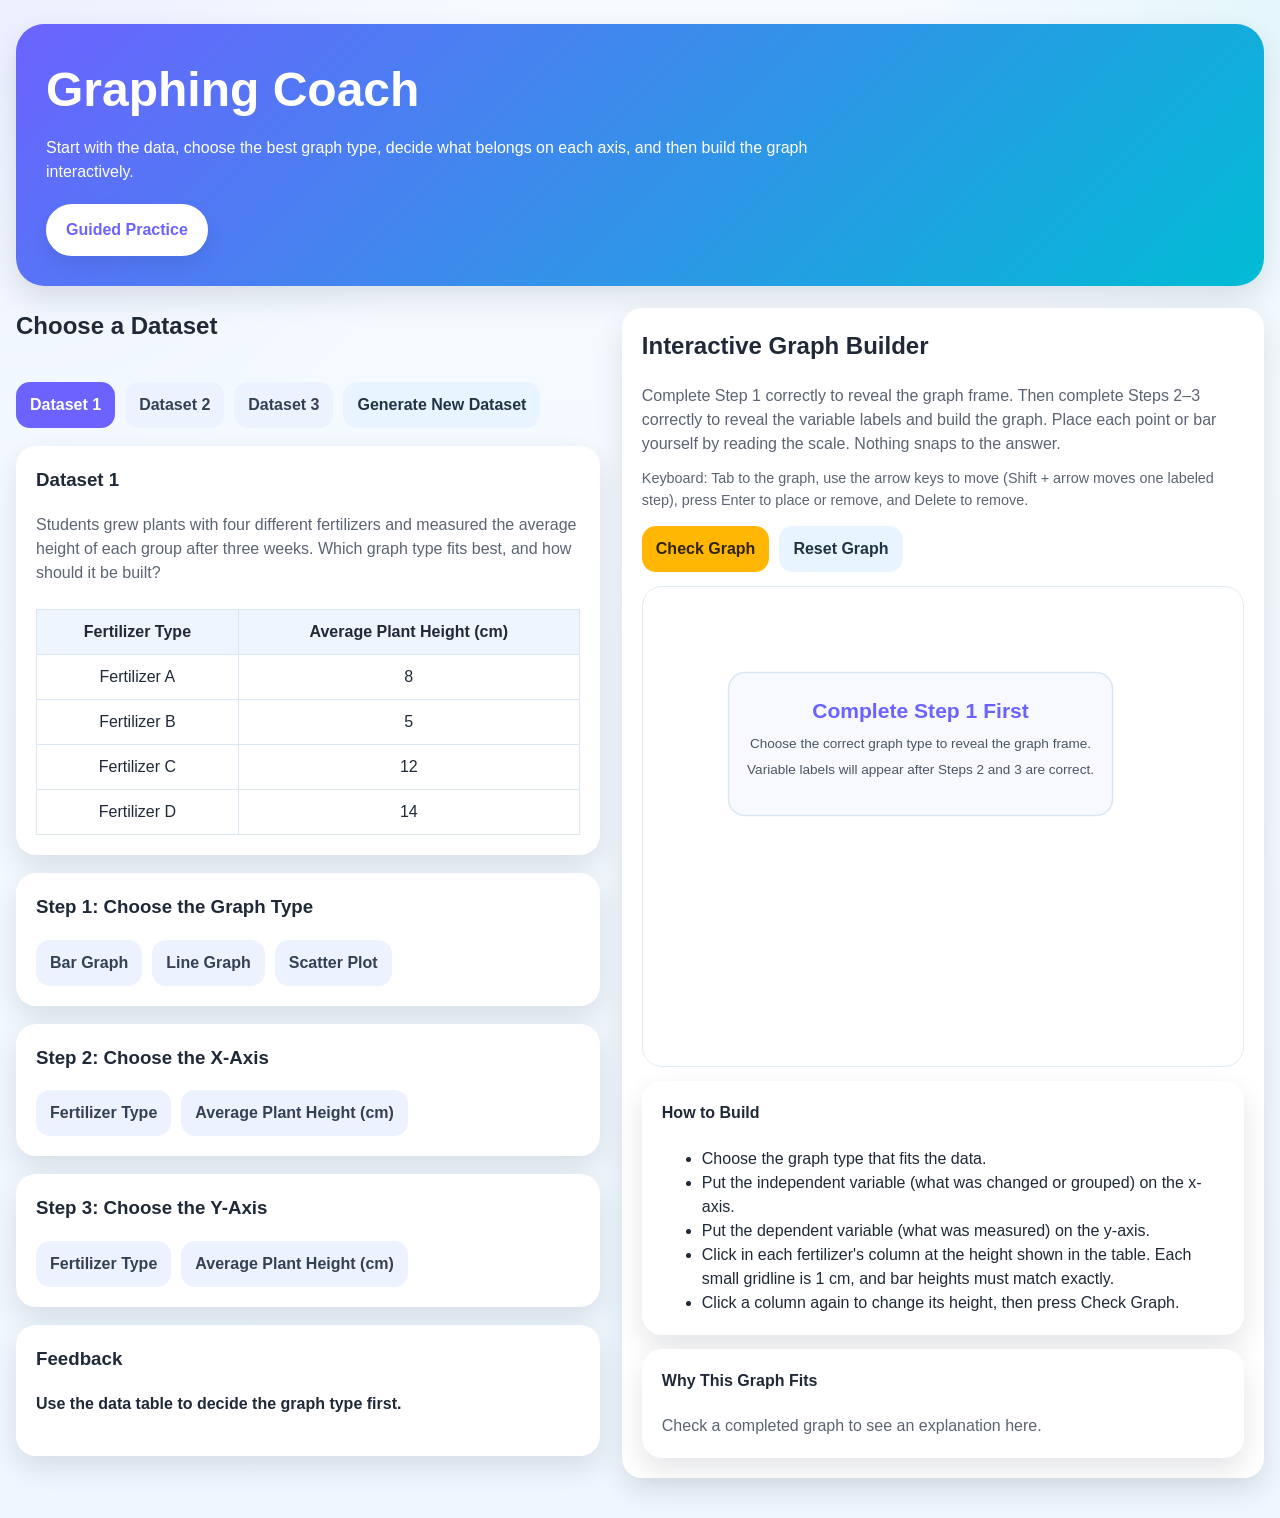
==== commit a20e4b5d: "Update SVG dimensions in index.html" ====
--- a/index.html
+++ b/index.html
@@ -79,7 +79,7 @@
           </div>
 
           <div class="svg-wrap">
-            <svg id="graphSvg" viewBox="0 0 700 420" tabindex="0" role="application"
+            <svg id="graphSvg" viewBox="0 0 760 600" tabindex="0" role="application"
               aria-label="Interactive graph area. Use the arrow keys to move the cursor and Enter to place or remove."
               aria-describedby="graphInstructions"></svg>
             <p id="graphStatus" class="sr-only" aria-live="polite"></p>
--- a/style.css
+++ b/style.css
@@ -240,3 +240,123 @@
     grid-template-columns: 1fr;
   }
 }
+
+/* ---------- Graph building, feedback tags, interpretation ---------- */
+
+.sr-only {
+  position: absolute;
+  width: 1px;
+  height: 1px;
+  padding: 0;
+  margin: -1px;
+  overflow: hidden;
+  clip: rect(0, 0, 0, 0);
+  white-space: nowrap;
+  border: 0;
+}
+
+button:focus-visible,
+a:focus-visible,
+input:focus-visible,
+#graphSvg:focus-visible,
+.challenge-prompt:focus-visible {
+  outline: 3px solid var(--purple);
+  outline-offset: 2px;
+}
+
+#graphSvg.building {
+  cursor: crosshair;
+}
+
+.card > .mini-card {
+  margin-top: 14px;
+}
+
+.keyboard-tip {
+  font-size: 0.9rem;
+  margin-top: -4px;
+}
+
+.feedback-tag {
+  display: inline-block;
+  margin-right: 8px;
+  padding: 2px 10px;
+  border-radius: 999px;
+  font-size: 0.75rem;
+  letter-spacing: 0.04em;
+  text-transform: uppercase;
+  vertical-align: 1px;
+  background: #edf2ff;
+  color: var(--purple);
+}
+
+.feedback.good .feedback-tag {
+  background: #e3f6ea;
+  color: var(--green);
+}
+
+.feedback.bad .feedback-tag {
+  background: #fdecec;
+  color: var(--red);
+}
+
+.challenge-card {
+  border: 2px solid rgba(108, 99, 255, 0.25);
+}
+
+.challenge-progress {
+  margin: 0 0 4px;
+  font-size: 0.9rem;
+}
+
+.challenge-prompt {
+  font-weight: 700;
+  margin-top: 0;
+}
+
+.numeric-answer {
+  display: flex;
+  align-items: center;
+  gap: 10px;
+  flex-wrap: wrap;
+}
+
+.numeric-answer input {
+  font: inherit;
+  width: 8rem;
+  padding: 10px 12px;
+  border: 2px solid #dbe6f2;
+  border-radius: 12px;
+}
+
+.choice-btn.correct {
+  background: var(--green);
+  color: white;
+}
+
+.choice-btn:disabled,
+.action-btn:disabled {
+  cursor: default;
+  transform: none;
+}
+
+.choice-btn:disabled:not(.correct),
+.action-btn:disabled {
+  opacity: 0.6;
+}
+
+#challengeChoices {
+  margin-bottom: 12px;
+}
+
+#challengeFeedback {
+  margin-top: 12px;
+}
+
+#challengeNextBtn {
+  margin-top: 8px;
+}
+
+[hidden] {
+  display: none !important;
+}
